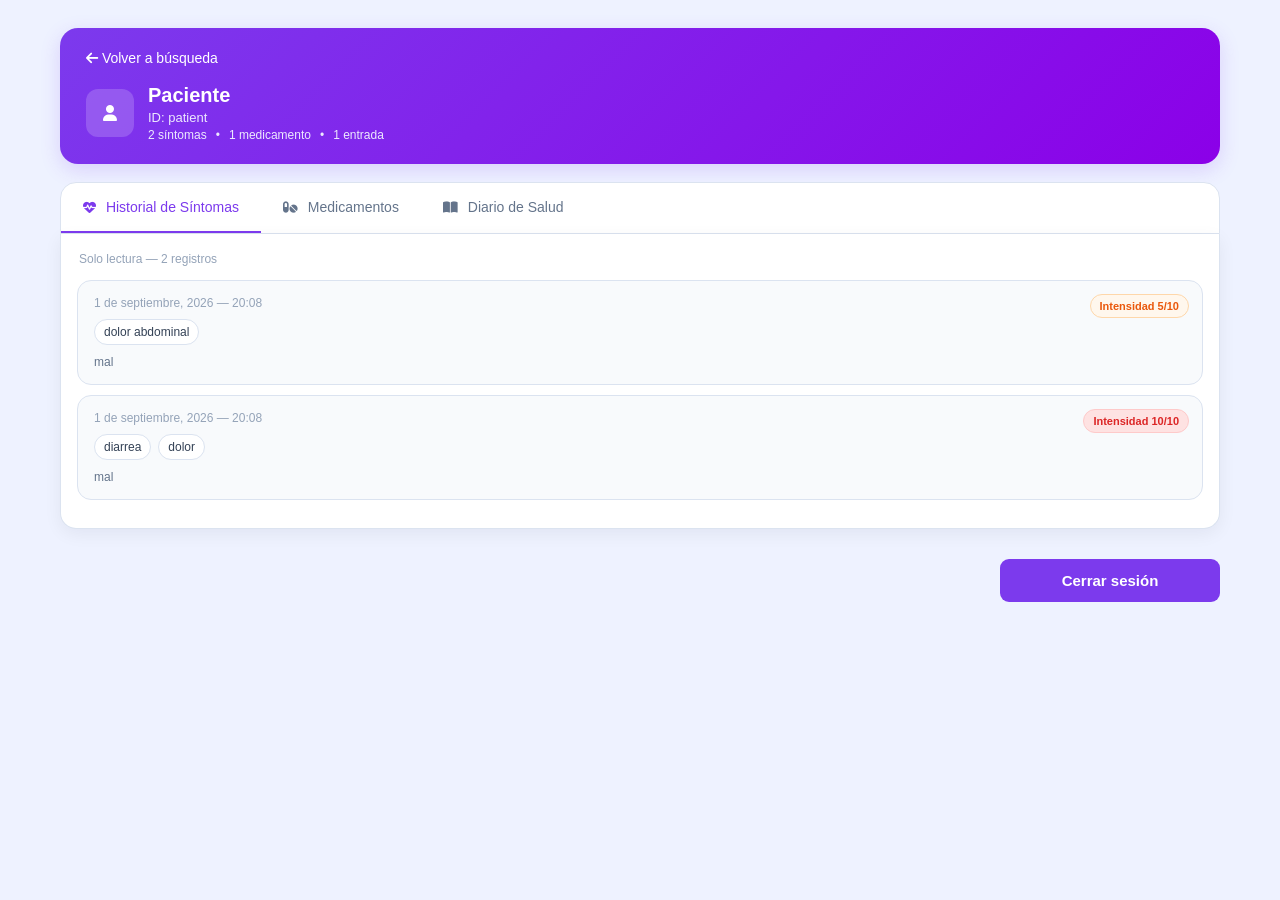
==== panelSalud.html @ f6b85799 "Primer commit" ====
<!DOCTYPE html>
<html lang="es">

<head>

    <meta charset="UTF-8">
    <meta name="viewport" content="width=device-width, initial-scale=1.0">

    <title>Sistema PyP - Personal de Salud</title>

    <link rel="stylesheet" href="style.css">

    <link rel="stylesheet"
          href="https://cdnjs.cloudflare.com/ajax/libs/font-awesome/6.5.2/css/all.min.css">

</head>

<body>

<div class="panel salud-panel">

    <!-- ENCABEZADO -->

    <header class="encabezado-salud">

        <div class="volver-busqueda">
            <i class="fa-solid fa-arrow-left"></i>
            Volver a búsqueda
        </div>

        <div class="paciente-info">

            <div class="avatar-paciente">
                <i class="fa-solid fa-user"></i>
            </div>

            <div>

                <h1>Paciente</h1>

                <p>ID: patient</p>

                <div class="datos-paciente">

                    <span>2 síntomas</span>
                    <span>•</span>
                    <span>1 medicamento</span>
                    <span>•</span>
                    <span>1 entrada</span>

                </div>

            </div>

        </div>

    </header>


    <!-- NAVEGACIÓN -->

    <nav class="navegacion navegacion-salud">

        <a href="#sintomas" class="activo-salud">

            <i class="fa-solid fa-heart-pulse"></i>

            Historial de Síntomas

        </a>

        <a href="#medicamentos">

            <i class="fa-solid fa-pills"></i>

            Medicamentos

        </a>

        <a href="#diario">

            <i class="fa-solid fa-book-open"></i>

            Diario de Salud

        </a>

    </nav>


    <!-- CONTENIDO -->

    <main class="contenido-salud">

        <p class="solo-lectura">

            Solo lectura — 2 registros

        </p>


        <!-- REGISTRO 1 -->

        <section id="sintomas" class="registro-sintoma">

            <div class="fecha">

                1 de septiembre, 2026 — 20:08

            </div>

            <div class="intensidad-moderada">

                Intensidad 5/10

            </div>

            <div class="etiquetas">

                <span>dolor abdominal</span>

            </div>

            <p>

                mal

            </p>

        </section>


        <!-- REGISTRO 2 -->

        <section class="registro-sintoma">

            <div class="fecha">

                1 de septiembre, 2026 — 20:08

            </div>

            <div class="intensidad-severa">

                Intensidad 10/10

            </div>

            <div class="etiquetas">

                <span>diarrea</span>

                <span>dolor</span>

            </div>

            <p>

                mal

            </p>

        </section>


        <!-- MEDICAMENTOS -->

        <section id="medicamentos" style="display:none;">

        </section>


        <!-- DIARIO -->

        <section id="diario" style="display:none;">

        </section>

    </main>


    <!-- CERRAR SESIÓN -->

    <div class="cerrar">

        <button
            type="button"
            onclick="window.location.href='index.html'">

            Cerrar sesión

        </button>

    </div>

</div>

</body>

</html>
---- style.css ----
/* =========================
   ESTILOS GENERALES
   Sistema PyP
   ========================= */

* {
    box-sizing: border-box;
}

body {
    margin: 0;
    font-family: Arial, Helvetica, sans-serif;
    background: #eef2ff;
    color: #1e3a5f;
}

/* =========================
   CONTENEDOR PRINCIPAL
   ========================= */

.contenedor {
    min-height: 100vh;
    display: flex;
    justify-content: center;
    align-items: center;
    padding: 30px 20px;
}

/* =========================
   TARJETAS / FORMULARIOS
   ========================= */

.login {
    background: white;
    padding: 35px;
    border-radius: 18px;
    width: 100%;
    max-width: 420px;
    text-align: center;
    box-shadow: 0 8px 30px rgba(37, 99, 235, 0.15);
}

/* =========================
   TÍTULOS
   ========================= */

.login h1 {
    margin-top: 0;
    margin-bottom: 8px;
    color: #2563eb;
    font-size: 30px;
}

.subtitulo {
    color: #64748b;
    font-weight: normal;
    margin-top: 0;
    margin-bottom: 25px;
}

/* =========================
   CAMPOS
   ========================= */

input,
select {
    width: 100%;
    padding: 12px 14px;
    margin: 8px 0;
    border-radius: 9px;
    border: 1px solid #dbe3f0;
    background: #ffffff;
    color: #334155;
    font-size: 15px;
    outline: none;
    transition: 0.2s;
}

input:focus,
select:focus {
    border-color: #2563eb;
    box-shadow: 0 0 0 3px rgba(37, 99, 235, 0.12);
}

select {
    cursor: pointer;
}

/* =========================
   ETIQUETAS
   ========================= */

label {
    display: block;
    text-align: left;
    margin-top: 12px;
    margin-bottom: 4px;
    font-weight: bold;
    font-size: 14px;
    color: #334155;
}

/* =========================
   BOTONES
   ========================= */

button {
    width: 100%;
    padding: 13px;
    margin-top: 12px;
    background: #2563eb;
    color: white;
    border: none;
    border-radius: 9px;
    cursor: pointer;
    font-size: 15px;
    font-weight: bold;
    transition: 0.2s;
}

button:hover {
    background: #1d4ed8;
    transform: translateY(-1px);
}

/* Botón secundario */

.volver {
    margin-top: 12px;
    background: #7c3aed;
}

.volver:hover {
    background: #6d28d9;
}

/* =========================
   FILAS DE FORMULARIO
   ========================= */

.fila {
    display: flex;
    gap: 12px;
}

.fila input,
.fila select {
    width: 100%;
}

/* =========================
   MENSAJES
   ========================= */

.mensaje {
    text-align: center;
    color: #555;
    line-height: 1.5;
    margin-top: 15px;
}

/* =========================
   LISTAS
   ========================= */

.lista {
    text-align: left;
    margin: 20px 0;
    padding-left: 25px;
    color: #444;
    line-height: 1.8;
}

.lista li {
    margin-bottom: 8px;
}

/* =========================
   PIE DE PÁGINA
   ========================= */

.pie {
    margin-top: 20px;
    font-size: 12px;
    color: #64748b;
}

/* =========================
   BOTONES AGRUPADOS
   ========================= */

.botones {
    margin-top: 20px;
}

/* =========================
   ADAPTACIÓN A CELULAR
   ========================= */

@media (max-width: 600px) {

    .contenedor {
        padding: 20px 12px;
    }

    .login {
        padding: 25px 20px;
    }

    .fila {
        flex-direction: column;
        gap: 0;
    }

    .login h1 {
        font-size: 26px;
    }
}
/* =========================
   PANEL DEL PACIENTE
   ========================= */

.panel {
    width: 100%;
    max-width: 1200px;
    margin: 0 auto;
    padding: 28px 20px 40px;
}

/* Encabezado azul */

.encabezado-paciente {
    background: linear-gradient(135deg, #2563eb, #4f46e5);
    color: white;
    padding: 28px 32px;
    border-radius: 18px 18px 0 0;
}

.encabezado-paciente h1 {
    margin: 0 0 6px;
    font-size: 26px;
}

.encabezado-paciente p {
    margin: 0;
    color: #e0e7ff;
}

/* Tarjetas resumen */

.resumen {
    display: grid;
    grid-template-columns: repeat(4, 1fr);
    gap: 12px;
    background: linear-gradient(135deg, #2563eb, #4f46e5);
    padding: 0 20px 20px;
    border-radius: 0 0 18px 18px;
}

.tarjeta-resumen {
    background: rgba(255, 255, 255, 0.13);
    border-radius: 14px;
    padding: 16px;
    color: white;
    display: flex;
    flex-direction: column;
    min-height: 100px;
}

.tarjeta-resumen .icono {
    font-size: 20px;
    margin-bottom: 4px;
}

.tarjeta-resumen strong {
    font-size: 24px;
}

.tarjeta-resumen small {
    margin-top: 5px;
    color: #e0e7ff;
}

/* Navegación */

.navegacion {
    margin-top: 22px;
    background: white;
    border: 1px solid #dbe3f0;
    border-radius: 16px 16px 0 0;
    display: flex;
    overflow-x: auto;
}

.navegacion a {
    text-decoration: none;
    color: #64748b;
    padding: 16px 22px;
    border-bottom: 2px solid transparent;
    font-size: 14px;
    white-space: nowrap;
}

.navegacion a:hover,
.navegacion a.activo {
    color: #2563eb;
    border-bottom-color: #2563eb;
}

/* Contenido principal */

.contenido-panel {
    background: white;
    border: 1px solid #dbe3f0;
    border-top: none;
    padding: 26px;
    border-radius: 0 0 16px 16px;
    box-shadow: 0 5px 18px rgba(15, 23, 42, 0.06);
}

.titulo-seccion {
    display: flex;
    align-items: center;
    gap: 14px;
    margin-bottom: 25px;
}

.icono-seccion {
    width: 42px;
    height: 42px;
    border-radius: 12px;
    display: flex;
    align-items: center;
    justify-content: center;
    background: #dbeafe;
    color: #2563eb;
    font-size: 22px;
}

.titulo-seccion h2 {
    margin: 0;
    color: #0f172a;
    font-size: 21px;
}

.titulo-seccion p {
    margin: 4px 0 0;
    color: #64748b;
    font-size: 14px;
}

.contenido-panel h3 {
    margin: 22px 0 10px;
    font-size: 14px;
    color: #1e293b;
}

.contenido-panel h3 span {
    color: #94a3b8;
    font-weight: normal;
}

/* Botones de síntomas */

.sintomas {
    display: flex;
    flex-wrap: wrap;
    gap: 8px;
}

.sintomas button {
    width: auto;
    margin: 0;
    background: white;
    color: #334155;
    border: 1px solid #dbe3f0;
    border-radius: 20px;
    padding: 8px 13px;
    font-weight: normal;
}

.sintomas button:hover {
    background: #eff6ff;
    color: #2563eb;
    border-color: #93c5fd;
    transform: none;
}

/* Campo síntoma */

.campo-sintoma {
    display: flex;
    gap: 10px;
    align-items: center;
}

.campo-sintoma input {
    margin: 0;
}

.boton-agregar {
    width: 44px;
    min-width: 44px;
    height: 44px;
    margin: 0;
    padding: 0;
    border-radius: 12px;
    font-size: 24px;
}

/* Intensidad */

.intensidad {
    position: relative;
}

.intensidad > span {
    display: block;
    width: fit-content;
    margin-left: auto;
    margin-bottom: 8px;
    background: #fff7ed;
    color: #ea580c;
    border: 1px solid #fdba74;
    padding: 5px 10px;
    border-radius: 20px;
    font-size: 12px;
    font-weight: bold;
}

.intensidad input[type="range"] {
    width: 100%;
    margin: 0;
    accent-color: #f59e0b;
}

.niveles {
    display: flex;
    justify-content: space-between;
    margin-top: 5px;
}

.niveles small:nth-child(1) {
    color: #059669;
}

.niveles small:nth-child(2) {
    color: #f59e0b;
}

.niveles small:nth-child(3) {
    color: #dc2626;
}

/* Descripción */

textarea {
    width: 100%;
    min-height: 110px;
    padding: 13px 14px;
    border: 1px solid #dbe3f0;
    border-radius: 10px;
    font-family: Arial, Helvetica, sans-serif;
    font-size: 14px;
    resize: vertical;
    outline: none;
}

textarea:focus {
    border-color: #2563eb;
    box-shadow: 0 0 0 3px rgba(37, 99, 235, 0.12);
}

/* Botón principal */

.boton-principal {
    margin-top: 22px;
    background: #2563eb;
}

/* Cerrar sesión */

.cerrar {
    max-width: 220px;
    margin: 18px 0 0 auto;
}

.cerrar button {
    background: #7c3aed;
}

.cerrar button:hover {
    background: #6d28d9;
}

/* Responsive */

@media (max-width: 800px) {

    .resumen {
        grid-template-columns: repeat(2, 1fr);
    }

    .navegacion {
        overflow-x: auto;
    }
}

@media (max-width: 520px) {

    .panel {
        padding: 15px 10px 30px;
    }

    .encabezado-paciente {
        padding: 22px 18px;
    }

    .resumen {
        grid-template-columns: 1fr;
        padding: 0 14px 14px;
    }

    .contenido-panel {
        padding: 18px;
    }

    .campo-sintoma {
        align-items: stretch;
    }
}
/* =========================
   PANEL PERSONAL DE SALUD
   ========================= */

.salud-panel {
    max-width: 1200px;
}

/* Encabezado morado */

.encabezado-salud {
    background: linear-gradient(135deg, #7c3aed, #8b00e8);
    color: white;
    padding: 22px 26px;
    border-radius: 18px;
    box-shadow: 0 6px 20px rgba(124, 58, 237, 0.18);
}

.volver-busqueda {
    font-size: 14px;
    margin-bottom: 18px;
}

.paciente-info {
    display: flex;
    align-items: center;
    gap: 14px;
}

.avatar-paciente {
    width: 48px;
    height: 48px;
    border-radius: 12px;
    background: rgba(255, 255, 255, 0.18);
    display: flex;
    align-items: center;
    justify-content: center;
    font-weight: bold;
    font-size: 16px;
}

.paciente-info h1 {
    margin: 0;
    font-size: 20px;
}

.paciente-info p {
    margin: 3px 0;
    font-size: 13px;
    color: #ede9fe;
}

.datos-paciente {
    display: flex;
    gap: 9px;
    font-size: 12px;
    color: #ede9fe;
}

/* Navegación de salud */

.navegacion-salud {
    margin-top: 18px;
}

.navegacion-salud a {
    color: #64748b;
}

.navegacion-salud a:hover,
.navegacion-salud a.activo-salud {
    color: #7c3aed;
    border-bottom-color: #7c3aed;
}

/* Contenido */

.contenido-salud {
    background: white;
    border: 1px solid #dbe3f0;
    border-top: none;
    padding: 18px 16px;
    border-radius: 0 0 16px 16px;
    box-shadow: 0 5px 18px rgba(15, 23, 42, 0.06);
}

.solo-lectura {
    color: #94a3b8;
    font-size: 12px;
    margin: 0 0 14px 2px;
}

/* Registros */

.registro-sintoma {
    position: relative;
    background: #f8fafc;
    border: 1px solid #dbe3f0;
    border-radius: 14px;
    padding: 15px 16px;
    margin-bottom: 10px;
}

.fecha {
    color: #94a3b8;
    font-size: 12px;
    margin-bottom: 9px;
}

.etiquetas {
    display: flex;
    gap: 7px;
    flex-wrap: wrap;
}

.etiquetas span {
    background: white;
    border: 1px solid #dbe3f0;
    color: #334155;
    padding: 5px 9px;
    border-radius: 20px;
    font-size: 12px;
}

.registro-sintoma p {
    color: #64748b;
    font-size: 12px;
    margin: 10px 0 0;
}

/* Indicadores de intensidad */

.intensidad-moderada,
.intensidad-severa {
    position: absolute;
    top: 13px;
    right: 13px;
    padding: 5px 9px;
    border-radius: 20px;
    font-size: 11px;
    font-weight: bold;
}

.intensidad-moderada {
    background: #fff7ed;
    color: #ea580c;
    border: 1px solid #fed7aa;
}

.intensidad-severa {
    background: #fee2e2;
    color: #dc2626;
    border: 1px solid #fecaca;
}

/* Botón cerrar */

.salud-panel .cerrar button {
    background: #7c3aed;
}

.salud-panel .cerrar button:hover {
    background: #6d28d9;
}

/* Responsive */

@media (max-width: 600px) {

    .paciente-info {
        align-items: flex-start;
    }

    .datos-paciente {
        flex-wrap: wrap;
    }

    .intensidad-moderada,
    .intensidad-severa {
        position: static;
        display: inline-block;
        margin-bottom: 8px;
    }
}
/* Iconos */

.navegacion i {
    margin-right: 6px;
    font-size: 13px;
}

.tarjeta-resumen .icono {
    display: flex;
    align-items: center;
    justify-content: center;
}

.tarjeta-resumen .icono i {
    font-size: 18px;
}

.icono-seccion i {
    font-size: 20px;
}
/* =========================
   MÓDULOS DEL PACIENTE
   ========================= */

.modulo-paciente {
    margin-top: 28px;
    padding: 26px;
    background: white;
    border: 1px solid #dbe3f0;
    border-radius: 16px;
    box-shadow: 0 5px 18px rgba(15, 23, 42, 0.06);
}


/* Iconos de cada módulo */

.icono-medicamentos {
    background: #dcfce7;
    color: #16a34a;
}

.icono-diario {
    background: #fef3c7;
    color: #d97706;
}

.icono-alertas {
    background: #fee2e2;
    color: #dc2626;
}

.icono-recomendaciones {
    background: #fef3c7;
    color: #d97706;
}

.icono-educacion {
    background: #ede9fe;
    color: #7c3aed;
}


/* =========================
   MEDICAMENTOS
   ========================= */

.formulario-medicamento {
    display: grid;
    grid-template-columns: 2fr 1fr 1fr 1fr;
    gap: 12px;
}

.formulario-medicamento label {
    margin-top: 0;
}

.tarjeta-medicamento {
    display: flex;
    align-items: center;
    gap: 14px;
    padding: 16px;
    background: #f8fafc;
    border: 1px solid #dbe3f0;
    border-radius: 14px;
}

.medicamento-icono {
    width: 44px;
    height: 44px;
    border-radius: 12px;
    background: #dcfce7;
    color: #16a34a;
    display: flex;
    align-items: center;
    justify-content: center;
    font-size: 20px;
}

.tarjeta-medicamento strong {
    color: #1e293b;
}

.tarjeta-medicamento p {
    margin: 4px 0;
    color: #64748b;
    font-size: 13px;
}

.tarjeta-medicamento small {
    color: #16a34a;
    font-weight: bold;
}


/* =========================
   DIARIO
   ========================= */

.entrada-diario {
    padding: 16px;
    background: #f8fafc;
    border: 1px solid #dbe3f0;
    border-radius: 14px;
}

.entrada-diario strong {
    color: #475569;
    font-size: 13px;
}

.entrada-diario p {
    margin: 7px 0 0;
    color: #64748b;
    font-size: 14px;
}


/* =========================
   ALERTAS
   ========================= */

.tarjeta-alerta {
    display: flex;
    align-items: flex-start;
    gap: 14px;
    padding: 16px;
    margin-bottom: 12px;
    background: #fff7ed;
    border: 1px solid #fed7aa;
    border-radius: 14px;
}

.tarjeta-alerta.alerta-seguimiento {
    background: #eff6ff;
    border-color: #bfdbfe;
}

.alerta-icono {
    width: 42px;
    height: 42px;
    min-width: 42px;
    border-radius: 12px;
    background: white;
    color: #ea580c;
    display: flex;
    align-items: center;
    justify-content: center;
}

.alerta-seguimiento .alerta-icono {
    color: #2563eb;
}

.tarjeta-alerta strong {
    color: #1e293b;
}

.tarjeta-alerta p {
    margin: 5px 0;
    color: #64748b;
    font-size: 13px;
}

.tarjeta-alerta small {
    color: #94a3b8;
}


/* =========================
   RECOMENDACIONES
   ========================= */

.lista-recomendaciones {
    display: grid;
    grid-template-columns: 1fr 1fr;
    gap: 12px;
}

.tarjeta-recomendacion {
    display: flex;
    gap: 14px;
    padding: 17px;
    background: #f8fafc;
    border: 1px solid #dbe3f0;
    border-radius: 14px;
}

.tarjeta-recomendacion > i {
    font-size: 21px;
    color: #2563eb;
    margin-top: 3px;
}

.tarjeta-recomendacion strong {
    color: #1e293b;
    font-size: 14px;
}

.tarjeta-recomendacion p {
    margin: 5px 0 0;
    color: #64748b;
    font-size: 13px;
    line-height: 1.5;
}

.nota-preventiva {
    margin-top: 16px;
    padding: 12px 14px;
    background: #eff6ff;
    border-radius: 10px;
    color: #475569;
    font-size: 12px;
}

.nota-preventiva i {
    color: #2563eb;
    margin-right: 5px;
}


/* =========================
   MATERIAL EDUCATIVO
   ========================= */

.material-grid {
    display: grid;
    grid-template-columns: repeat(2, 1fr);
    gap: 15px;
}

.tarjeta-educativa {
    padding: 20px;
    background: #f8fafc;
    border: 1px solid #dbe3f0;
    border-radius: 14px;
}

.tarjeta-educativa > i {
    width: 42px;
    height: 42px;
    display: flex;
    align-items: center;
    justify-content: center;
    background: #ede9fe;
    color: #7c3aed;
    border-radius: 12px;
    font-size: 20px;
}

.tarjeta-educativa h3 {
    margin: 14px 0 7px;
    color: #1e293b;
}

.tarjeta-educativa p {
    color: #64748b;
    font-size: 13px;
    line-height: 1.5;
    min-height: 40px;
}

.tarjeta-educativa button {
    margin-top: 10px;
    width: auto;
    padding: 9px 15px;
    font-size: 13px;
}


/* =========================
   RESPONSIVE
   ========================= */

@media (max-width: 850px) {

    .formulario-medicamento {
        grid-template-columns: 1fr 1fr;
    }

    .lista-recomendaciones,
    .material-grid {
        grid-template-columns: 1fr;
    }
}


@media (max-width: 520px) {

    .modulo-paciente {
        padding: 18px;
    }

    .formulario-medicamento {
        grid-template-columns: 1fr;
    }
}
/* =========================
   NAVEGACIÓN ENTRE MÓDULOS
   ========================= */

.modulo-oculto {
    display: none;
}
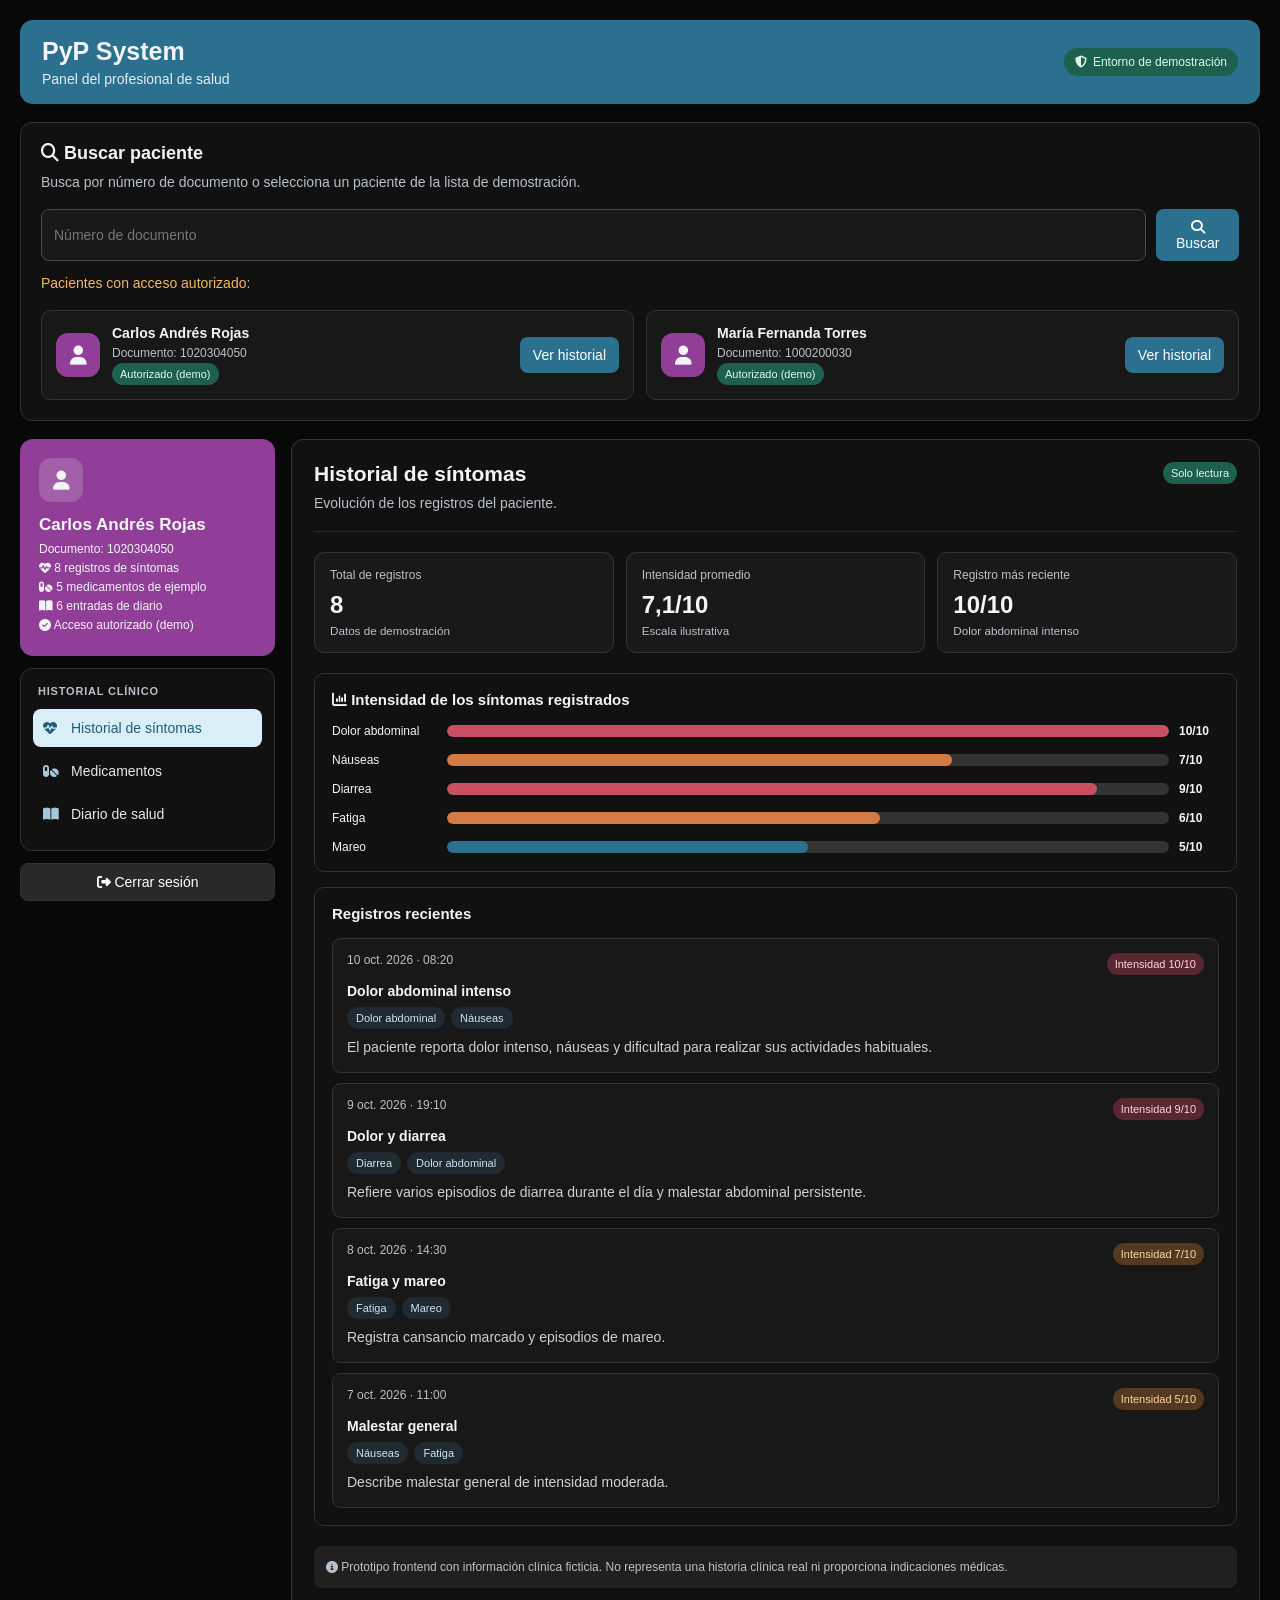
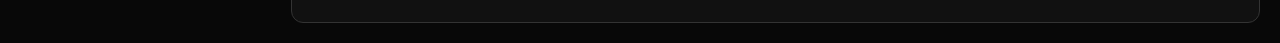
==== commit 4d3bed9c: "feat: Diseño de interfaces mejorado." ====
--- a/panelSalud.html
+++ b/panelSalud.html
@@ -1,200 +1,1090 @@
+
 <!DOCTYPE html>
 <html lang="es">
-
 <head>
-
     <meta charset="UTF-8">
     <meta name="viewport" content="width=device-width, initial-scale=1.0">
-
-    <title>Sistema PyP - Personal de Salud</title>
-
-    <link rel="stylesheet" href="style.css">
-
+    <title>PyP System - Panel de Salud</title>
     <link rel="stylesheet"
           href="https://cdnjs.cloudflare.com/ajax/libs/font-awesome/6.5.2/css/all.min.css">
 
+    <style>
+        :root {
+            --azul: #2B708F;
+            --morado: #913E98;
+            --fondo: #080808;
+            --panel: #111111;
+            --borde: #333333;
+            --texto: #F3F4F6;
+            --secundario: #B8C0CA;
+            --verde: #56C596;
+            --naranja: #F4B860;
+        }
+
+        * { box-sizing: border-box; }
+
+        body {
+            margin: 0;
+            padding: 20px;
+            background: var(--fondo);
+            color: var(--texto);
+            font-family: Arial, sans-serif;
+            font-size: 14px;
+        }
+
+        button, input, select { font: inherit; }
+
+        button {
+            cursor: pointer;
+            border: 0;
+            border-radius: 8px;
+            padding: 10px 13px;
+            background: var(--azul);
+            color: white;
+            transition: opacity .2s;
+        }
+
+        button:hover { opacity: .86; }
+
+        button:disabled {
+            cursor: default;
+            opacity: .55;
+        }
+
+        .app {
+            max-width: 1400px;
+            margin: auto;
+        }
+
+        .encabezado {
+            background: var(--azul);
+            border-radius: 13px;
+            padding: 17px 22px;
+            margin-bottom: 18px;
+            display: flex;
+            justify-content: space-between;
+            align-items: center;
+            gap: 16px;
+        }
+
+        .encabezado h1 {
+            font-size: 25px;
+            margin: 0 0 5px;
+        }
+
+        .encabezado p {
+            margin: 0;
+            color: #E3EDF3;
+        }
+
+        .etiqueta-demo {
+            display: inline-flex;
+            align-items: center;
+            gap: 6px;
+            color: #DDF8EB;
+            background: #1D604F;
+            border-radius: 20px;
+            padding: 7px 11px;
+            font-size: 12px;
+        }
+
+        .busqueda {
+            background: var(--panel);
+            border: 1px solid var(--borde);
+            border-radius: 12px;
+            padding: 20px;
+            margin-bottom: 18px;
+        }
+
+        .busqueda h2, .lista-pacientes h2 {
+            margin: 0 0 8px;
+            font-size: 18px;
+        }
+
+        .ayuda {
+            color: var(--secundario);
+            margin: 0 0 16px;
+            line-height: 1.5;
+        }
+
+        .form-busqueda {
+            display: flex;
+            gap: 10px;
+        }
+
+        input {
+            width: 100%;
+            min-width: 0;
+            color: white;
+            background: #191919;
+            border: 1px solid #484848;
+            border-radius: 8px;
+            padding: 11px 12px;
+        }
+
+        input:focus {
+            outline: 2px solid var(--azul);
+            outline-offset: 1px;
+        }
+
+        .mensaje {
+            margin-top: 12px;
+            color: var(--naranja);
+            line-height: 1.5;
+        }
+
+        .resultados {
+            display: grid;
+            grid-template-columns: repeat(2, minmax(0, 1fr));
+            gap: 12px;
+            margin-top: 16px;
+        }
+
+        .paciente-lista {
+            background: #181818;
+            border: 1px solid var(--borde);
+            border-radius: 10px;
+            padding: 14px;
+            display: flex;
+            align-items: center;
+            gap: 12px;
+        }
+
+        .avatar {
+            width: 44px;
+            height: 44px;
+            flex-shrink: 0;
+            display: grid;
+            place-items: center;
+            background: var(--morado);
+            border-radius: 12px;
+            font-size: 19px;
+        }
+
+        .paciente-lista .info {
+            flex: 1;
+            min-width: 0;
+        }
+
+        .paciente-lista h3 {
+            margin: 0 0 5px;
+            font-size: 14px;
+        }
+
+        .paciente-lista p {
+            margin: 3px 0;
+            color: var(--secundario);
+            font-size: 12px;
+            overflow-wrap: anywhere;
+        }
+
+        .estado {
+            display: inline-block;
+            border-radius: 20px;
+            padding: 5px 8px;
+            font-size: 11px;
+            background: #1D604F;
+            color: #DDF8EB;
+        }
+
+        .layout {
+            display: grid;
+            grid-template-columns: 255px minmax(0, 1fr);
+            align-items: start;
+            gap: 16px;
+        }
+
+        .columna-lateral {
+            display: grid;
+            gap: 12px;
+        }
+
+        .tarjeta-paciente {
+            background: var(--morado);
+            border-radius: 13px;
+            padding: 19px;
+        }
+
+        .tarjeta-paciente .avatar {
+            background: rgba(255,255,255,.17);
+            margin-bottom: 13px;
+        }
+
+        .tarjeta-paciente h2 {
+            font-size: 17px;
+            margin: 0 0 7px;
+        }
+
+        .tarjeta-paciente p {
+            font-size: 12px;
+            margin: 5px 0;
+            overflow-wrap: anywhere;
+        }
+
+        .navegacion {
+            background: var(--panel);
+            border: 1px solid var(--borde);
+            border-radius: 12px;
+            padding: 12px;
+        }
+
+        .navegacion h3 {
+            color: var(--secundario);
+            font-size: 11px;
+            letter-spacing: .8px;
+            margin: 4px 5px 12px;
+        }
+
+        .nav-item {
+            width: 100%;
+            display: flex;
+            align-items: center;
+            gap: 10px;
+            background: transparent;
+            color: #E7E7E7;
+            text-align: left;
+            margin-bottom: 5px;
+            padding: 11px 10px;
+        }
+
+        .nav-item i {
+            width: 18px;
+            color: #A6C9D9;
+        }
+
+        .nav-item.activo {
+            background: #D9EEF7;
+            color: #225C77;
+        }
+
+        .nav-item.activo i { color: #225C77; }
+
+        .cerrar-sesion {
+            width: 100%;
+            background: #292929;
+            border: 1px solid var(--borde);
+        }
+
+        .contenido {
+            min-width: 0;
+            background: var(--panel);
+            border: 1px solid var(--borde);
+            border-radius: 12px;
+            padding: 22px;
+        }
+
+        .encabezado-vista {
+            display: flex;
+            align-items: flex-start;
+            justify-content: space-between;
+            gap: 12px;
+            margin-bottom: 20px;
+            padding-bottom: 17px;
+            border-bottom: 1px solid #292929;
+        }
+
+        .encabezado-vista h2 {
+            margin: 0 0 7px;
+            font-size: 21px;
+        }
+
+        .encabezado-vista p {
+            margin: 0;
+            color: var(--secundario);
+            line-height: 1.5;
+        }
+
+        .solo-lectura {
+            color: var(--secundario);
+            font-size: 12px;
+        }
+
+        .resumen-estadisticas {
+            display: grid;
+            grid-template-columns: repeat(3, minmax(0, 1fr));
+            gap: 12px;
+            margin-bottom: 20px;
+        }
+
+        .estadistica {
+            background: #191919;
+            border: 1px solid var(--borde);
+            border-radius: 10px;
+            padding: 15px;
+        }
+
+        .estadistica span {
+            display: block;
+            color: var(--secundario);
+            font-size: 12px;
+            margin-bottom: 9px;
+        }
+
+        .estadistica strong { font-size: 24px; }
+
+        .estadistica small {
+            display: block;
+            color: var(--secundario);
+            margin-top: 5px;
+        }
+
+        .bloque {
+            border: 1px solid var(--borde);
+            border-radius: 10px;
+            padding: 17px;
+            margin-top: 15px;
+        }
+
+        .bloque h3 {
+            font-size: 15px;
+            margin: 0 0 16px;
+        }
+
+        .grafica {
+            display: grid;
+            gap: 15px;
+        }
+
+        .fila-barra {
+            display: grid;
+            grid-template-columns: 105px minmax(0, 1fr) 40px;
+            align-items: center;
+            gap: 10px;
+            font-size: 12px;
+        }
+
+        .pista {
+            height: 12px;
+            background: #333333;
+            border-radius: 20px;
+            overflow: hidden;
+        }
+
+        .barra {
+            height: 100%;
+            border-radius: 20px;
+            background: var(--azul);
+        }
+
+        .barra.alta { background: #D47B45; }
+        .barra.severa { background: #C94F62; }
+
+        .lista-registros {
+            display: grid;
+            gap: 10px;
+        }
+
+        .registro {
+            background: #181818;
+            border: 1px solid var(--borde);
+            border-radius: 9px;
+            padding: 14px;
+        }
+
+        .registro-superior {
+            display: flex;
+            justify-content: space-between;
+            flex-wrap: wrap;
+            gap: 8px;
+            margin-bottom: 8px;
+        }
+
+        .fecha {
+            color: var(--secundario);
+            font-size: 12px;
+        }
+
+        .intensidad {
+            color: #FFD6A1;
+            background: #54381F;
+            border-radius: 20px;
+            padding: 5px 8px;
+            font-size: 11px;
+        }
+
+        .intensidad.roja {
+            color: #FFD3D8;
+            background: #592731;
+        }
+
+        .etiquetas {
+            display: flex;
+            flex-wrap: wrap;
+            gap: 6px;
+            margin: 8px 0;
+        }
+
+        .etiquetas span {
+            background: #202A30;
+            color: #C9E6F4;
+            border-radius: 20px;
+            padding: 5px 9px;
+            font-size: 11px;
+        }
+
+        .registro p {
+            margin: 8px 0 0;
+            color: #D0D0D0;
+            line-height: 1.5;
+        }
+
+        .tabla-contenedor {
+            overflow-x: auto;
+        }
+
+        table {
+            border-collapse: collapse;
+            width: 100%;
+            min-width: 560px;
+        }
+
+        th, td {
+            text-align: left;
+            padding: 13px 11px;
+            border-bottom: 1px solid #333333;
+            vertical-align: top;
+            line-height: 1.5;
+        }
+
+        th {
+            color: #D8EAF2;
+            background: #1C2C34;
+            font-size: 12px;
+        }
+
+        td {
+            color: #E0E0E0;
+            font-size: 13px;
+        }
+
+        td small {
+            display: block;
+            color: var(--secundario);
+            margin-top: 4px;
+        }
+
+        .estado-medicamento {
+            color: #B8F0D4;
+            background: #1D493B;
+            border-radius: 20px;
+            padding: 5px 8px;
+            font-size: 11px;
+            white-space: nowrap;
+        }
+
+        .entrada-diario {
+            border-left: 3px solid var(--morado);
+            background: #181818;
+            padding: 14px;
+            border-radius: 0 9px 9px 0;
+            margin-bottom: 12px;
+        }
+
+        .entrada-diario h3 {
+            margin: 8px 0;
+            font-size: 14px;
+        }
+
+        .entrada-diario p {
+            color: #D1D1D1;
+            line-height: 1.6;
+            margin: 0;
+        }
+
+        .nota-demo {
+            margin-top: 20px;
+            padding: 12px;
+            background: #202020;
+            border-radius: 8px;
+            color: var(--secundario);
+            font-size: 12px;
+            line-height: 1.5;
+        }
+
+        .oculto { display: none !important; }
+
+        @media (max-width: 850px) {
+            body { padding: 10px; }
+
+            .layout { grid-template-columns: 1fr; }
+
+            .columna-lateral {
+                grid-template-columns: repeat(2, minmax(0, 1fr));
+            }
+
+            .tarjeta-paciente { grid-column: 1 / -1; }
+
+            .cerrar-sesion { align-self: stretch; }
+        }
+
+        @media (max-width: 560px) {
+            .encabezado {
+                align-items: flex-start;
+                flex-direction: column;
+            }
+
+            .form-busqueda { flex-direction: column; }
+
+            .resultados { grid-template-columns: 1fr; }
+
+            .columna-lateral { grid-template-columns: 1fr; }
+
+            .resumen-estadisticas { grid-template-columns: 1fr; }
+
+            .contenido { padding: 14px; }
+
+            .fila-barra {
+                grid-template-columns: 85px minmax(0, 1fr) 30px;
+                gap: 7px;
+            }
+        }
+    </style>
 </head>
 
 <body>
-
-<div class="panel salud-panel">
-
-    <!-- ENCABEZADO -->
-
-    <header class="encabezado-salud">
-
-        <div class="volver-busqueda">
-            <i class="fa-solid fa-arrow-left"></i>
-            Volver a búsqueda
+<div class="app">
+
+    <header class="encabezado">
+        <div>
+            <h1>PyP System</h1>
+            <p>Panel del profesional de salud</p>
         </div>
-
-        <div class="paciente-info">
-
-            <div class="avatar-paciente">
-                <i class="fa-solid fa-user"></i>
-            </div>
-
-            <div>
-
-                <h1>Paciente</h1>
-
-                <p>ID: patient</p>
-
-                <div class="datos-paciente">
-
-                    <span>2 síntomas</span>
-                    <span>•</span>
-                    <span>1 medicamento</span>
-                    <span>•</span>
-                    <span>1 entrada</span>
-
+        <span class="etiqueta-demo">
+            <i class="fa-solid fa-shield-halved"></i>
+            Entorno de demostración
+        </span>
+    </header>
+
+    <!-- BÚSQUEDA DE PACIENTES -->
+    <section class="busqueda">
+        <h2><i class="fa-solid fa-magnifying-glass"></i> Buscar paciente</h2>
+        <p class="ayuda">
+            Busca por número de documento o selecciona un paciente
+            de la lista de demostración.
+        </p>
+
+        <form class="form-busqueda" id="form-busqueda">
+            <input
+                id="documento"
+                type="text"
+                inputmode="numeric"
+                autocomplete="off"
+                placeholder="Número de documento"
+                aria-label="Número de documento">
+            <button type="submit">
+                <i class="fa-solid fa-search"></i> Buscar
+            </button>
+        </form>
+
+        <div id="mensaje-busqueda" class="mensaje" role="status"></div>
+        <div id="resultados" class="resultados"></div>
+    </section>
+
+    <!-- PANEL CLÍNICO DEL PACIENTE SELECCIONADO -->
+    <div id="panel-clinico" class="layout">
+
+        <aside class="columna-lateral">
+
+            <section class="tarjeta-paciente">
+                <div class="avatar">
+                    <i class="fa-solid fa-user"></i>
                 </div>
-
-            </div>
-
-        </div>
-
-    </header>
-
-
-    <!-- NAVEGACIÓN -->
-
-    <nav class="navegacion navegacion-salud">
-
-        <a href="#sintomas" class="activo-salud">
-
-            <i class="fa-solid fa-heart-pulse"></i>
-
-            Historial de Síntomas
-
-        </a>
-
-        <a href="#medicamentos">
-
-            <i class="fa-solid fa-pills"></i>
-
-            Medicamentos
-
-        </a>
-
-        <a href="#diario">
-
-            <i class="fa-solid fa-book-open"></i>
-
-            Diario de Salud
-
-        </a>
-
-    </nav>
-
-
-    <!-- CONTENIDO -->
-
-    <main class="contenido-salud">
-
-        <p class="solo-lectura">
-
-            Solo lectura — 2 registros
-
-        </p>
-
-
-        <!-- REGISTRO 1 -->
-
-        <section id="sintomas" class="registro-sintoma">
-
-            <div class="fecha">
-
-                1 de septiembre, 2026 — 20:08
-
-            </div>
-
-            <div class="intensidad-moderada">
-
-                Intensidad 5/10
-
-            </div>
-
-            <div class="etiquetas">
-
-                <span>dolor abdominal</span>
-
-            </div>
-
-            <p>
-
-                mal
-
+                <h2 id="nombre-lateral">Carlos Andrés Rojas</h2>
+                <p id="documento-lateral">Documento: 1020304050</p>
+                <p><i class="fa-solid fa-heart-pulse"></i> 8 registros de síntomas</p>
+                <p><i class="fa-solid fa-pills"></i> 5 medicamentos de ejemplo</p>
+                <p><i class="fa-solid fa-book-open"></i> 6 entradas de diario</p>
+                <p><i class="fa-solid fa-check-circle"></i> Acceso autorizado (demo)</p>
+            </section>
+
+            <nav class="navegacion">
+                <h3>HISTORIAL CLÍNICO</h3>
+
+                <button class="nav-item activo" data-vista="sintomas">
+                    <i class="fa-solid fa-heart-pulse"></i>
+                    Historial de síntomas
+                </button>
+
+                <button class="nav-item" data-vista="medicamentos">
+                    <i class="fa-solid fa-pills"></i>
+                    Medicamentos
+                </button>
+
+                <button class="nav-item" data-vista="diario">
+                    <i class="fa-solid fa-book-open"></i>
+                    Diario de salud
+                </button>
+            </nav>
+
+            <button class="cerrar-sesion" type="button"
+                    onclick="window.location.href='index.html'">
+                <i class="fa-solid fa-right-from-bracket"></i>
+                Cerrar sesión
+            </button>
+        </aside>
+
+        <main class="contenido">
+
+            <!-- VISTA: SÍNTOMAS -->
+            <section class="vista" id="vista-sintomas">
+                <div class="encabezado-vista">
+                    <div>
+                        <h2>Historial de síntomas</h2>
+                        <p>Evolución de los registros del paciente.</p>
+                    </div>
+                    <span class="estado">Solo lectura</span>
+                </div>
+
+                <div class="resumen-estadisticas">
+                    <div class="estadistica">
+                        <span>Total de registros</span>
+                        <strong>8</strong>
+                        <small>Datos de demostración</small>
+                    </div>
+                    <div class="estadistica">
+                        <span>Intensidad promedio</span>
+                        <strong>7,1/10</strong>
+                        <small>Escala ilustrativa</small>
+                    </div>
+                    <div class="estadistica">
+                        <span>Registro más reciente</span>
+                        <strong>10/10</strong>
+                        <small>Dolor abdominal intenso</small>
+                    </div>
+                </div>
+
+                <div class="bloque">
+                    <h3><i class="fa-solid fa-chart-column"></i>
+                        Intensidad de los síntomas registrados</h3>
+
+                    <div class="grafica">
+                        <div class="fila-barra">
+                            <span>Dolor abdominal</span>
+                            <div class="pista"><div class="barra severa" style="width:100%"></div></div>
+                            <strong>10/10</strong>
+                        </div>
+                        <div class="fila-barra">
+                            <span>Náuseas</span>
+                            <div class="pista"><div class="barra alta" style="width:70%"></div></div>
+                            <strong>7/10</strong>
+                        </div>
+                        <div class="fila-barra">
+                            <span>Diarrea</span>
+                            <div class="pista"><div class="barra severa" style="width:90%"></div></div>
+                            <strong>9/10</strong>
+                        </div>
+                        <div class="fila-barra">
+                            <span>Fatiga</span>
+                            <div class="pista"><div class="barra alta" style="width:60%"></div></div>
+                            <strong>6/10</strong>
+                        </div>
+                        <div class="fila-barra">
+                            <span>Mareo</span>
+                            <div class="pista"><div class="barra" style="width:50%"></div></div>
+                            <strong>5/10</strong>
+                        </div>
+                    </div>
+                </div>
+
+                <div class="bloque">
+                    <h3>Registros recientes</h3>
+
+                    <div class="lista-registros">
+                        <article class="registro">
+                            <div class="registro-superior">
+                                <span class="fecha">10 oct. 2026 · 08:20</span>
+                                <span class="intensidad roja">Intensidad 10/10</span>
+                            </div>
+                            <strong>Dolor abdominal intenso</strong>
+                            <div class="etiquetas">
+                                <span>Dolor abdominal</span>
+                                <span>Náuseas</span>
+                            </div>
+                            <p>El paciente reporta dolor intenso, náuseas y dificultad
+                            para realizar sus actividades habituales.</p>
+                        </article>
+
+                        <article class="registro">
+                            <div class="registro-superior">
+                                <span class="fecha">9 oct. 2026 · 19:10</span>
+                                <span class="intensidad roja">Intensidad 9/10</span>
+                            </div>
+                            <strong>Dolor y diarrea</strong>
+                            <div class="etiquetas">
+                                <span>Diarrea</span>
+                                <span>Dolor abdominal</span>
+                            </div>
+                            <p>Refiere varios episodios de diarrea durante el día
+                            y malestar abdominal persistente.</p>
+                        </article>
+
+                        <article class="registro">
+                            <div class="registro-superior">
+                                <span class="fecha">8 oct. 2026 · 14:30</span>
+                                <span class="intensidad">Intensidad 7/10</span>
+                            </div>
+                            <strong>Fatiga y mareo</strong>
+                            <div class="etiquetas">
+                                <span>Fatiga</span>
+                                <span>Mareo</span>
+                            </div>
+                            <p>Registra cansancio marcado y episodios de mareo.</p>
+                        </article>
+
+                        <article class="registro">
+                            <div class="registro-superior">
+                                <span class="fecha">7 oct. 2026 · 11:00</span>
+                                <span class="intensidad">Intensidad 5/10</span>
+                            </div>
+                            <strong>Malestar general</strong>
+                            <div class="etiquetas">
+                                <span>Náuseas</span>
+                                <span>Fatiga</span>
+                            </div>
+                            <p>Describe malestar general de intensidad moderada.</p>
+                        </article>
+                    </div>
+                </div>
+            </section>
+
+            <!-- VISTA: MEDICAMENTOS -->
+            <section class="vista oculto" id="vista-medicamentos">
+                <div class="encabezado-vista">
+                    <div>
+                        <h2>Medicamentos</h2>
+                        <p>Registro ilustrativo del tratamiento reportado.</p>
+                    </div>
+                    <span class="estado">Solo lectura</span>
+                </div>
+
+                <div class="resumen-estadisticas">
+                    <div class="estadistica">
+                        <span>Medicamentos registrados</span>
+                        <strong>5</strong>
+                        <small>Ejemplo ficticio</small>
+                    </div>
+                    <div class="estadistica">
+                        <span>Estado del registro</span>
+                        <strong>Activo</strong>
+                        <small>Dato de demostración</small>
+                    </div>
+                    <div class="estadistica">
+                        <span>Última actualización</span>
+                        <strong>10 oct.</strong>
+                        <small>2026</small>
+                    </div>
+                </div>
+
+                <div class="bloque">
+                    <h3><i class="fa-solid fa-pills"></i> Listado de medicamentos</h3>
+
+                    <div class="tabla-contenedor">
+                        <table>
+                            <thead>
+                                <tr>
+                                    <th>Medicamento</th>
+                                    <th>Dosis registrada</th>
+                                    <th>Horario registrado</th>
+                                    <th>Estado</th>
+                                </tr>
+                            </thead>
+                            
+<tbody>
+    <tr>
+        <td>Omeprazol<small>Registro ficticio</small></td>
+        <td>20 mg</td>
+        <td>08:00</td>
+        <td><span class="estado-medicamento">Registrado</span></td>
+    </tr>
+    <tr>
+        <td>Ondansetrón<small>Registro ficticio</small></td>
+        <td>4 mg</td>
+        <td>Según registro</td>
+        <td><span class="estado-medicamento">Registrado</span></td>
+    </tr>
+    <tr>
+        <td>Acetaminofén<small>Registro ficticio</small></td>
+        <td>500 mg</td>
+        <td>Según registro</td>
+        <td><span class="estado-medicamento">Registrado</span></td>
+    </tr>
+    <tr>
+        <td>Sales de rehidratación oral<small>Registro ficticio</small></td>
+        <td>Según presentación</td>
+        <td>Según registro</td>
+        <td><span class="estado-medicamento">Registrado</span></td>
+    </tr>
+    <tr>
+        <td>Butilhioscina<small>Registro ficticio</small></td>
+        <td>10 mg</td>
+        <td>Según registro</td>
+        <td><span class="estado-medicamento">Registrado</span></td>
+    </tr>
+</tbody>
+
+                        </table>
+                    </div>
+
+                    <p class="nota-demo">
+                        Los nombres, dosis y horarios son datos de ejemplo, no una
+                        prescripción médica. No deben utilizarse para administrar tratamientos.
+                    </p>
+                </div>
+            </section>
+
+            <!-- VISTA: DIARIO -->
+            <section class="vista oculto" id="vista-diario">
+                <div class="encabezado-vista">
+                    <div>
+                        <h2>Diario de salud</h2>
+                        <p>Entradas registradas por el paciente.</p>
+                    </div>
+                    <span class="estado">Solo lectura</span>
+                </div>
+
+                <div class="resumen-estadisticas">
+                    <div class="estadistica">
+                        <span>Total de entradas</span>
+                        <strong>6</strong>
+                        <small>Datos de demostración</small>
+                    </div>
+                    <div class="estadistica">
+                        <span>Última entrada</span>
+                        <strong>10 oct.</strong>
+                        <small>2026</small>
+                    </div>
+                </div>
+
+                <div class="bloque">
+                    <h3><i class="fa-solid fa-book-open"></i> Entradas del diario</h3>
+
+                    <article class="entrada-diario">
+                        <span class="fecha">10 oct. 2026 · 08:45</span>
+                        <h3>Dolor intenso y malestar</h3>
+                        <p>Hoy amanecí con dolor abdominal muy fuerte y náuseas.
+                        Me siento débil y me cuesta hacer mis actividades normales.</p>
+                    </article>
+
+                    <article class="entrada-diario">
+                        <span class="fecha">9 oct. 2026 · 20:00</span>
+                        <h3>Un día difícil</h3>
+                        <p>Tuve varios episodios de diarrea durante el día.
+                        El dolor volvió por la tarde y terminé muy cansado.</p>
+                    </article>
+
+                    <article class="entrada-diario">
+                        <span class="fecha">8 oct. 2026 · 15:10</span>
+                        <h3>Fatiga y mareo</h3>
+                        <p>Me sentí débil al levantarme y tuve mareo durante
+                        algunos minutos. Pasé gran parte del día descansando.</p>
+                    </article>
+
+                    <article class="entrada-diario">
+                        <span class="fecha">7 oct. 2026 · 19:30</span>
+                        <h3>Continúa el malestar</h3>
+                        <p>El malestar no ha desaparecido por completo.
+                        Estoy anotando los síntomas para poder explicarlos en la consulta.</p>
+                    </article>
+
+                    <article class="entrada-diario">
+                        <span class="fecha">6 oct. 2026 · 09:00</span>
+                        <h3>Poco apetito</h3>
+                        <p>Hoy tuve poco apetito y me sentí más cansado de lo habitual.</p>
+                    </article>
+
+                    <article class="entrada-diario">
+                        <span class="fecha">5 oct. 2026 · 18:15</span>
+                        <h3>Primer registro de la semana</h3>
+                        <p>Comencé a registrar el dolor abdominal y el malestar general
+                        para llevar un seguimiento de cómo me siento.</p>
+                    </article>
+                </div>
+            </section>
+
+            <p class="nota-demo">
+                <i class="fa-solid fa-circle-info"></i>
+                Prototipo frontend con información clínica ficticia.
+                No representa una historia clínica real ni proporciona indicaciones médicas.
             </p>
-
-        </section>
-
-
-        <!-- REGISTRO 2 -->
-
-        <section class="registro-sintoma">
-
-            <div class="fecha">
-
-                1 de septiembre, 2026 — 20:08
-
-            </div>
-
-            <div class="intensidad-severa">
-
-                Intensidad 10/10
-
-            </div>
-
-            <div class="etiquetas">
-
-                <span>diarrea</span>
-
-                <span>dolor</span>
-
-            </div>
-
-            <p>
-
-                mal
-
-            </p>
-
-        </section>
-
-
-        <!-- MEDICAMENTOS -->
-
-        <section id="medicamentos" style="display:none;">
-
-        </section>
-
-
-        <!-- DIARIO -->
-
-        <section id="diario" style="display:none;">
-
-        </section>
-
-    </main>
-
-
-    <!-- CERRAR SESIÓN -->
-
-    <div class="cerrar">
-
-        <button
-            type="button"
-            onclick="window.location.href='index.html'">
-
-            Cerrar sesión
-
-        </button>
-
+        </main>
     </div>
-
 </div>
 
+<script>
+    // Pacientes ficticios para la demostración del frontend.
+     
+const pacientes = [
+    {
+        documento: "1020304050",
+        nombre: "Carlos Andrés Rojas",
+        estado: "autorizado"
+    },
+    {
+        documento: "1000200030",
+        nombre: "María Fernanda Torres",
+        estado: "autorizado"
+    },
+    {
+        documento: "1030405060",
+        nombre: "Daniel Esteban López",
+        estado: "pendiente"
+    }
+];
+
+    const formulario = document.getElementById("form-busqueda");
+    const campoDocumento = document.getElementById("documento");
+    const resultados = document.getElementById("resultados");
+    const mensaje = document.getElementById("mensaje-busqueda");
+
+    function seleccionarPaciente(paciente) {
+        document.getElementById("nombre-lateral").textContent = paciente.nombre;
+        document.getElementById("documento-lateral").textContent =
+            "Documento: " + paciente.documento;
+
+        const autorizado = paciente.estado === "autorizado";
+        document.getElementById("panel-clinico").classList.toggle(
+            "oculto", !autorizado
+        );
+
+        if (!autorizado) {
+            mensaje.textContent = paciente.estado === "pendiente"
+                ? "Solicitud pendiente en esta demostración. El historial permanece bloqueado."
+                : "Este paciente no tiene autorización de demostración. No se puede consultar su historial.";
+            return;
+        }
+
+        mensaje.textContent =
+            "Paciente de demostración seleccionado. Acceso autorizado.";
+        cambiarVista("sintomas");
+        document.getElementById("panel-clinico").scrollIntoView({
+            behavior: "smooth",
+            block: "start"
+        });
+    }
+
+    formulario.addEventListener("submit", function(evento) {
+        evento.preventDefault();
+
+        const documento = campoDocumento.value.trim();
+
+        resultados.replaceChildren();
+
+        if (!/^\d+$/.test(documento)) {
+            mensaje.textContent =
+                "Ingresa un número de documento compuesto únicamente por dígitos.";
+            return;
+        }
+
+        const encontrados = pacientes.filter(function(paciente) {
+            return paciente.documento === documento;
+        });
+
+        if (encontrados.length === 0) {
+            mensaje.textContent =
+                "No se encontró un paciente de demostración con ese documento.";
+            return;
+        }
+
+        mensaje.textContent = "Resultado de la búsqueda:";
+        mostrarResultados(encontrados);
+    });
+
+    function mostrarResultados(lista) {
+        resultados.replaceChildren();
+
+        lista.forEach(function(paciente) {
+            const tarjeta = document.createElement("article");
+            tarjeta.className = "paciente-lista";
+
+            const avatar = document.createElement("div");
+            avatar.className = "avatar";
+            avatar.innerHTML = '<i class="fa-solid fa-user"></i>';
+
+            const info = document.createElement("div");
+            info.className = "info";
+
+            const nombre = document.createElement("h3");
+            nombre.textContent = paciente.nombre;
+
+            const documento = document.createElement("p");
+            documento.textContent = "Documento: " + paciente.documento;
+
+            const estado = document.createElement("span");
+            estado.className = "estado";
+            estado.textContent = paciente.estado === "autorizado"
+                ? "Autorizado (demo)"
+                : paciente.estado === "pendiente"
+                    ? "Pendiente (demo)"
+                    : "Sin solicitud";
+
+            info.append(nombre, documento, estado);
+
+            const boton = document.createElement("button");
+            boton.type = "button";
+            boton.textContent = paciente.estado === "autorizado"
+                ? "Ver historial"
+                : paciente.estado === "pendiente"
+                    ? "Ver estado"
+                    : "Solicitar acceso";
+
+            boton.addEventListener("click", function() {
+                if (paciente.estado === "autorizado") {
+                    seleccionarPaciente(paciente);
+                } else if (paciente.estado === "pendiente") {
+                    mensaje.textContent =
+                        "Solicitud de demostración pendiente. El historial continúa bloqueado.";
+                } else {
+                    paciente.estado = "pendiente";
+                    mostrarResultados([paciente]);
+                    mensaje.textContent =
+                        "Solicitud de acceso simulada. No se ha enviado ninguna solicitud real.";
+                }
+            });
+
+            tarjeta.append(avatar, info, boton);
+            resultados.appendChild(tarjeta);
+        });
+    }
+
+    
+function actualizarListaAutorizados() {
+    const autorizados = pacientes.filter(function(paciente) {
+        return paciente.estado === "autorizado";
+    });
+
+    mensaje.textContent = "Pacientes con acceso autorizado:";
+    mostrarResultados(autorizados);
+}
+
+campoDocumento.addEventListener("input", function() {
+    if (campoDocumento.value.trim() === "") {
+        actualizarListaAutorizados();
+    }
+});
+
+
+    function cambiarVista(vista) {
+        document.querySelectorAll(".vista").forEach(function(seccion) {
+            seccion.classList.add("oculto");
+        });
+
+        const seleccionada = document.getElementById("vista-" + vista);
+        if (seleccionada) seleccionada.classList.remove("oculto");
+
+        document.querySelectorAll(".nav-item").forEach(function(boton) {
+            boton.classList.toggle("activo", boton.dataset.vista === vista);
+        });
+    }
+
+    document.querySelectorAll(".nav-item").forEach(function(boton) {
+        boton.addEventListener("click", function() {
+            cambiarVista(boton.dataset.vista);
+        });
+    });
+
+    // Cargar el paciente ficticio que ya autorizó el acceso.
+    seleccionarPaciente(pacientes[0]);
+    actualizarListaAutorizados();
+</script>
 </body>
-
-</html>+</html>
